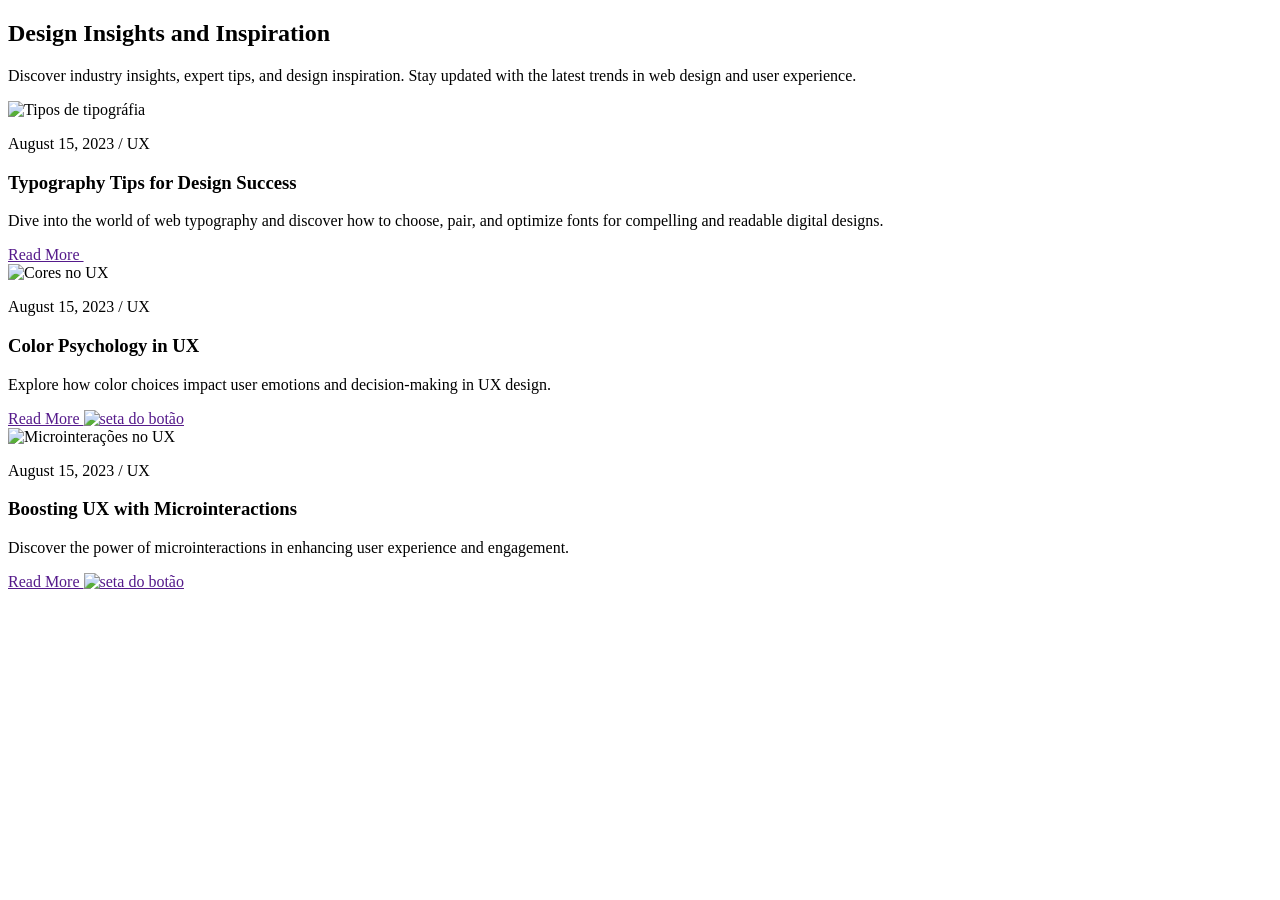
==== blog.html @ 578df4a1 "feat: Created section blog in blog.html" ====
<!DOCTYPE html>
<html lang="pt-br">
<head>
    <meta charset="UTF-8">
    <meta name="viewport" content="width=device-width, initial-scale=1.0">
    <title>SJ Design - Design </title>
    <link rel="preconnect" href="https://fonts.googleapis.com">
    <link rel="preconnect" href="https://fonts.gstatic.com" crossorigin>
    <link href="https://fonts.googleapis.com/css2?family=Montserrat:ital,wght@0,100..900;1,100..900&display=swap" rel="stylesheet">
    <link rel="stylesheet" href="./src/styles/blog.css">
</head>
<body>
    
    <section class="container-design">

        <div class="content-design">
            <h2>Design Insights and Inspiration</h2>
            <p>Discover industry insights, expert tips, and design inspiration. Stay updated with the latest trends in web design and user experience.</p>
        </div>
        
        <div class="cards-design">
            <img src="./src/assets/images/Image-blog.svg" alt="Tipos de tipográfia">
            <p>August 15, 2023 / UX</p>
            <h3>Typography Tips for Design Success</h3>
            <p>Dive into the world of web typography and discover how to choose, pair, and optimize fonts for compelling and readable digital designs.</p>
            <a href="">Read More <img src="./src/assets/images/arrow-right.svg" alt=""></a>
        </div>
        <div class="cards-design">
            <img src="./src/assets/images/Image-blog2.svg" alt="Cores no UX">
            <p>August 15, 2023 / UX</p>
            <h3>Color Psychology in UX</h3>
            <p>Explore how color choices impact user emotions and decision-making in UX design.</p>
            <a href="">Read More <img src="./src/assets/images/arrow-right.svg" alt="seta do botão"></a>
        </div>
        <div class="cards-design">
            <img src="./src/assets/images/Image-blog3.svg" alt="Microinterações no UX">
            <p>August 15, 2023 / UX</p>
            <h3>Boosting UX with Microinteractions</h3>
            <p>Discover the power of microinteractions in enhancing user experience and engagement.</p>
            <a href="">Read More <img src="./src/assets/images/arrow-right.svg" alt="seta do botão"></a>
        </div>
    </section>

</body>
</html>
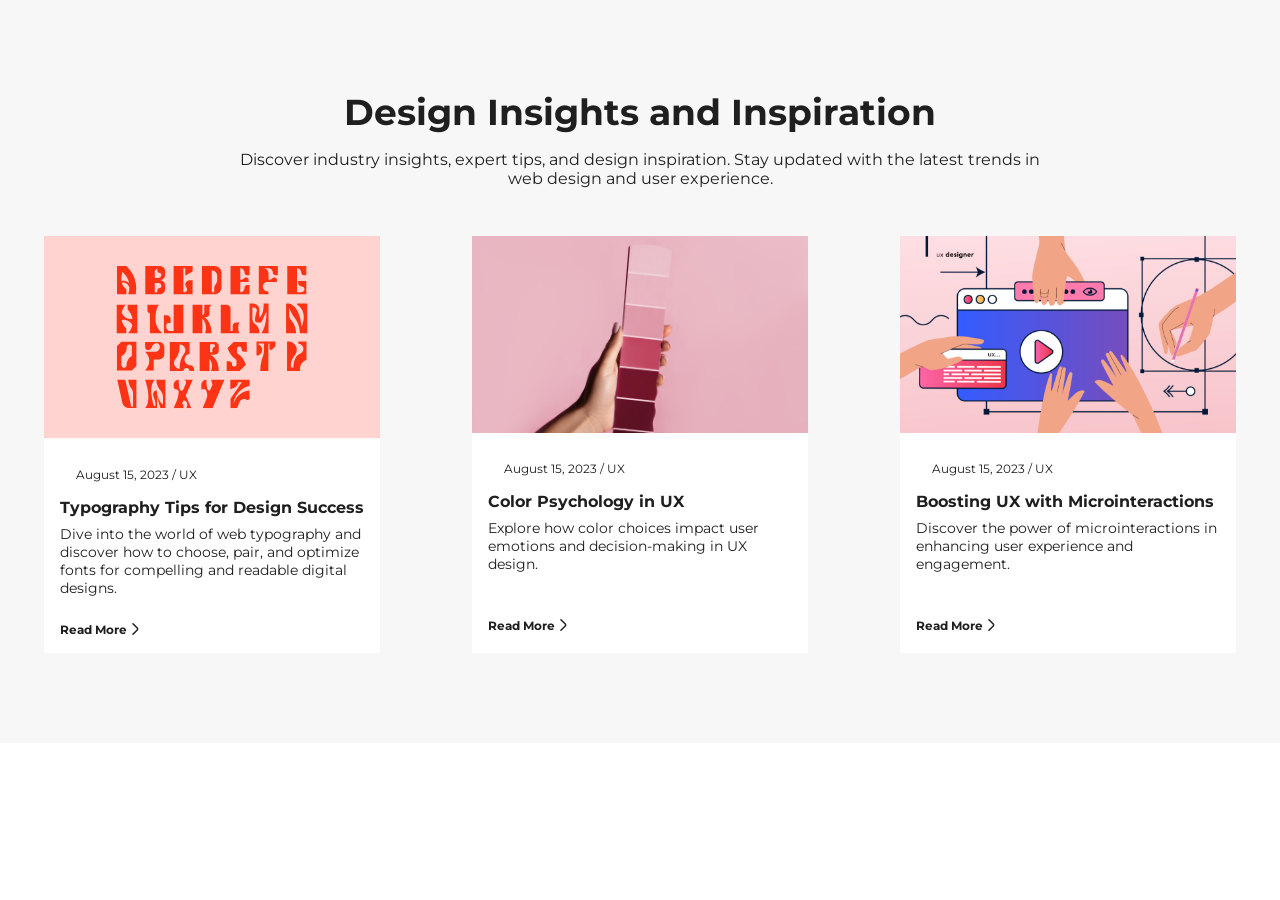
==== commit bae2d5a6: "Merge pull request: section-blog in main Section blog" ====
--- a/blog.html
+++ b/blog.html
@@ -18,26 +18,47 @@
             <p>Discover industry insights, expert tips, and design inspiration. Stay updated with the latest trends in web design and user experience.</p>
         </div>
         
-        <div class="cards-design">
-            <img src="./src/assets/images/Image-blog.svg" alt="Tipos de tipográfia">
-            <p>August 15, 2023 / UX</p>
-            <h3>Typography Tips for Design Success</h3>
-            <p>Dive into the world of web typography and discover how to choose, pair, and optimize fonts for compelling and readable digital designs.</p>
-            <a href="">Read More <img src="./src/assets/images/arrow-right.svg" alt=""></a>
-        </div>
-        <div class="cards-design">
-            <img src="./src/assets/images/Image-blog2.svg" alt="Cores no UX">
-            <p>August 15, 2023 / UX</p>
-            <h3>Color Psychology in UX</h3>
-            <p>Explore how color choices impact user emotions and decision-making in UX design.</p>
-            <a href="">Read More <img src="./src/assets/images/arrow-right.svg" alt="seta do botão"></a>
-        </div>
-        <div class="cards-design">
-            <img src="./src/assets/images/Image-blog3.svg" alt="Microinterações no UX">
-            <p>August 15, 2023 / UX</p>
-            <h3>Boosting UX with Microinteractions</h3>
-            <p>Discover the power of microinteractions in enhancing user experience and engagement.</p>
-            <a href="">Read More <img src="./src/assets/images/arrow-right.svg" alt="seta do botão"></a>
+        <div class="cards-container">
+            <div class="cards-design">
+                <div class="cards-img">
+                    <img src="./src/assets/images/Image-blog.svg" alt="Tipos de tipográfia">
+                </div>
+                <div class="cards-content">
+                    <p>August 15, 2023 / UX</p>
+                    <h3>Typography Tips for Design Success</h3>
+                    <p>Dive into the world of web typography and discover how to choose, pair, and optimize fonts for compelling and readable digital designs.</p>
+                </div>
+                <div class="cards-btn">
+                    <a href="">Read More <img src="./src/assets/images/arrow-right.svg" alt="seta do botão"></a>
+                </div>
+            </div>
+            <div class="cards-design">
+                <div class="cards-img">
+                    <img src="./src/assets/images/Image-blog2.svg" alt="Cores no UX">
+                </div>
+                <div class="cards-content card">
+                    <p>August 15, 2023 / UX</p>
+                    <h3>Color Psychology in UX</h3>
+                    <p>Explore how color choices impact user emotions and decision-making in UX design.</p>
+                </div>
+                <div class="cards-btn btn-content">
+                    <a href="">Read More <img src="./src/assets/images/arrow-right.svg" alt="seta do botão"></a>
+                </div>
+            </div>
+            <div class="cards-design">
+                <div class="cards-img">
+                    <img src="./src/assets/images/Image-blog3.svg" alt="Microinterações no UX">
+                </div>
+                <div class="cards-content">
+                    <p>August 15, 2023 / UX</p>
+                    <h3>Boosting UX with Microinteractions</h3>
+                    <p>Discover the power of microinteractions in enhancing user experience and engagement.</p>
+                </div>
+                    <div class="cards-btn btn-content">
+                    <a href="">Read More <img src="./src/assets/images/arrow-right.svg" alt="seta do botão"></a>
+                    </div>
+                </div>
+            </div>
         </div>
     </section>
 
--- a/src/styles/blog.css
+++ b/src/styles/blog.css
@@ -0,0 +1,97 @@
+@import url(./global.css);
+
+/* Section */
+.container-design{
+    padding: 90px 0;
+    display: flex;
+    flex-direction: column;
+    justify-content: center;
+    align-items: center;
+    gap: 48px;
+    background-color: var(--color-grey);
+}
+
+/* Cabeçalho */
+.content-design{
+    width: 800px;
+    text-align: center;
+}
+
+.content-design h2{
+    font-size: var(--font-size-h3);
+    font-weight: var(--font-weight-h1);
+    margin-bottom: 16px;
+    color: var(--color-dark);
+}
+
+.content-design p{
+    font-size: var(--font-size-body-md);
+    font-weight: var(--font-weight-body-md);
+    color: var(--color-dark);
+}
+
+/* Container dos Cards */
+.cards-container{
+    display: flex;
+    justify-content: space-evenly;
+    gap: 92px;
+}
+
+/* Card */
+.cards-design{
+    width: 336px;
+    background: var(--color-white);
+    display: flex;
+    flex-direction: column;
+    transition: 0.3s;
+    gap: 8px;
+}
+
+.cards-design:hover{
+    transform: translateY(-5px);
+    box-shadow: 0 10px 25px rgba(0,0,0,.08);
+}
+
+/* Data */
+.cards-design p:first-of-type{
+    margin: 16px 16px 8px;
+    font-size: var(--font-size-body-xs);
+    font-weight: var(--font-weight-body-xs);
+    color: var(--color-dark);
+}
+
+/* Título */
+.cards-design h3{
+    font-size: var(--font-size-body-md);
+    font-weight: var(--font-weight-h1);
+    color: var(--color-dark);
+}
+
+/* Descrição */
+.cards-design p:last-of-type{
+    font-size: var(--font-size-body-sm);
+    font-weight: var(--font-weight-body-sm);
+    color: var(--color-dark);
+}
+
+/* Link */
+.cards-design a{
+    margin: 16px;
+    display: flex;
+    align-items: center;
+    text-decoration: none;
+    font-size: var(--font-size-body-xs);
+    font-weight: var(--font-weight-h1);
+    color: var(--color-dark);
+}
+
+.cards-content{
+    display: flex;
+    flex-direction: column;
+    padding: 0 16px;
+    gap: 8px;
+}
+
+.btn-content{
+ margin-top: 20px;
+}
